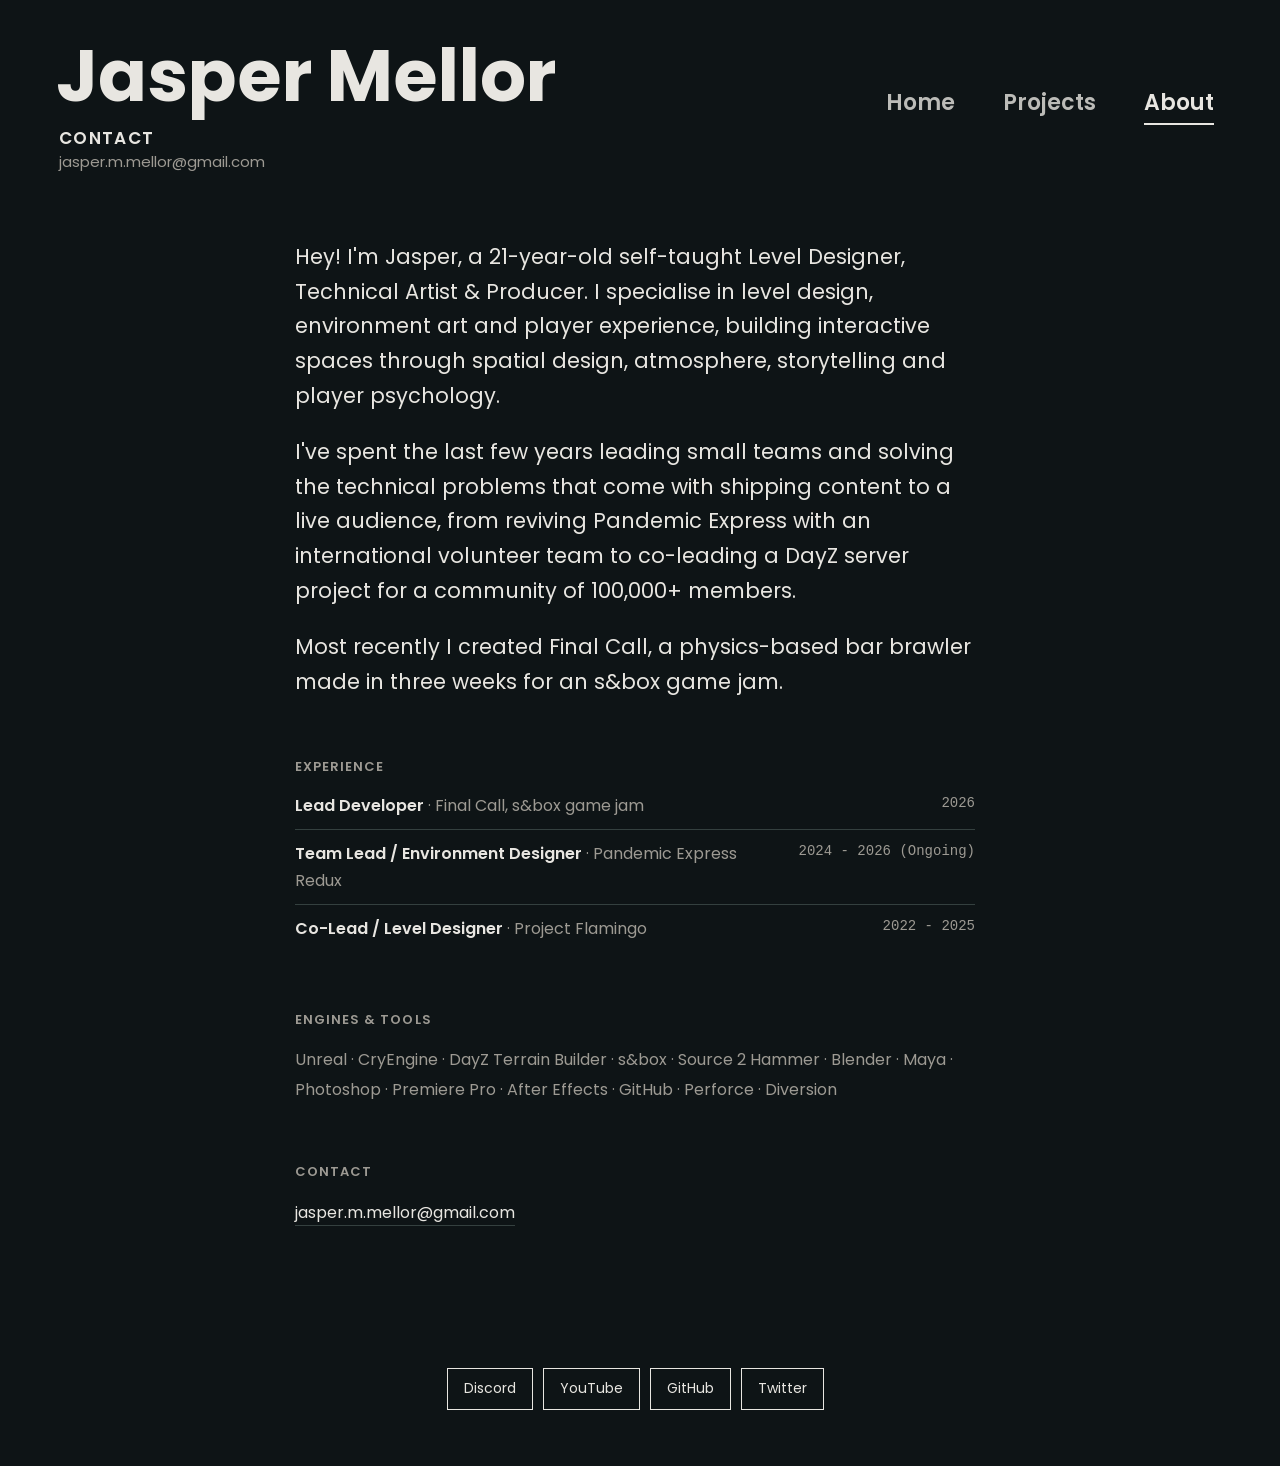
==== about.html @ 27ac720f "Final Call gallery" ====
<!DOCTYPE html>
<html lang="en">
<head>
<meta charset="utf-8">
<meta name="viewport" content="width=device-width, initial-scale=1">
<title>About - Jasper Mellor</title>
<link rel="preconnect" href="https://fonts.googleapis.com">
<link rel="preconnect" href="https://fonts.gstatic.com" crossorigin>
<link href="https://fonts.googleapis.com/css2?family=Poppins:wght@400;600;700&display=block" rel="stylesheet">
<link rel="stylesheet" href="style.css?v=111">
</head>
<body data-page="about">

<header class="top">
  <div class="brand">
    <a class="home" href="index.html">Jasper Mellor</a>
    <span class="contact-label">Contact</span>
    <button class="email" data-email="jasper.m.mellor@gmail.com" title="Click to copy">jasper.m.mellor@gmail.com</button>
  </div>
  <nav>
    <a href="index.html" data-page="home">Home</a>
    <a href="projects.html" data-page="projects">Projects</a>
    <a href="about.html" data-page="about">About</a>
  </nav>
</header>

<main class="about-page">

  <section class="bio">
    <p>
      Hey! I'm Jasper, a 21-year-old self-taught Level Designer, Technical Artist
      &amp; Producer. I specialise in level design, environment art and player
      experience, building interactive spaces through spatial design,
      atmosphere, storytelling and player psychology.
    </p>
    <p>
      I've spent the last few years leading small teams and solving the
      technical problems that come with shipping content to a live audience, from reviving
      Pandemic Express with an international volunteer team to co-leading a
      DayZ server project for a community of 100,000+ members.
    </p>
    <p>
      Most recently I created Final Call, a physics-based bar brawler made in three
      weeks for an s&amp;box game jam.
    </p>
  </section>

  <section>
    <h2>Experience</h2>
    <ul class="history">
      <li><span><strong>Lead Developer</strong> &middot; Final Call, s&amp;box game jam</span><span class="when">2026</span></li>
      <li><span><strong>Team Lead / Environment Designer</strong> &middot; Pandemic Express Redux</span><span class="when">2024 - 2026 (Ongoing)</span></li>
      <li><span><strong>Co-Lead / Level Designer</strong> &middot; Project Flamingo</span><span class="when">2022 - 2025</span></li>
    </ul>
  </section>

  <section>
    <h2>Engines &amp; tools</h2>
    <p class="plain-list">Unreal &middot; CryEngine &middot; DayZ Terrain Builder &middot; s&amp;box &middot; Source 2 Hammer &middot; Blender &middot; Maya &middot; Photoshop &middot; Premiere Pro &middot; After Effects &middot; GitHub &middot; Perforce &middot; Diversion</p>
  </section>

  <section>
    <h2>Contact</h2>
    <p class="plain-list"><button class="email email-inline" data-email="jasper.m.mellor@gmail.com" title="Click to copy">jasper.m.mellor@gmail.com</button></p>
  </section>

</main>

<footer class="site-footer">
  <a class="btn small" href="https://discord.com/users/338257231726510081" target="_blank" rel="noopener">Discord</a>
  <a class="btn small" href="https://www.youtube.com/@kornflakes8983" target="_blank" rel="noopener">YouTube</a>
  <a class="btn small" href="https://github.com/Kornflakes1" target="_blank" rel="noopener">GitHub</a>
  <a class="btn small" href="https://x.com/kronovix1" target="_blank" rel="noopener">Twitter</a>
</footer>

<script src="projects.js?v=111"></script>
<script src="site.js?v=111"></script>
</body>
</html>
---- style.css ----
:root {
  --ink: #e8e6e1;
  --dim: #9d9a93;
  --line: #34403f;
  --bg: #0e1416;
  --panel: #142024;
  --teal: #1d3a40;
  --sans: "Poppins", -apple-system, "Segoe UI", Roboto, Helvetica, Arial, sans-serif;
  --mono: ui-monospace, "Cascadia Mono", Consolas, monospace;
}

* { box-sizing: border-box; }

/* Always leave room for the scrollbar, so the header doesn't shift between pages. */
html { scrollbar-gutter: stable; }

/* Smooth cross-fade between pages instead of a hard redraw (where the browser supports it). */
@view-transition { navigation: auto; }

header.top { view-transition-name: top-bar; }

body {
  margin: 0;
  color: var(--ink);
  background-color: var(--bg);
  font: 16px/1.7 var(--sans);
  -webkit-font-smoothing: antialiased;
}

h1, h2, h3 { margin: 0; font-weight: 700; letter-spacing: -0.01em; }

p { margin: 18px 0 0; text-wrap: pretty; }

/* ---- Top bar ---- */

header.top {
  position: absolute;
  top: 0;
  left: 0;
  right: 0;
  z-index: 10;
  display: flex;
  align-items: center;
  justify-content: space-between;
  padding: 36px 56px;
}

.home {
  color: var(--ink);
  font-size: 72px;
  font-weight: 700;
  text-decoration: none;
}

.brand { display: flex; flex-direction: column; line-height: 1.1; }

.contact-label {
  margin-top: 14px;
  padding-left: 3px;
  color: var(--ink);
  font-size: 17px;
  font-weight: 600;
  letter-spacing: 0.08em;
  text-transform: uppercase;
}

.email {
  margin-top: 2px;
  padding: 0 0 0 3px;
  border: 0;
  background: none;
  color: var(--dim);
  font: 15px var(--sans);
  text-align: left;
  cursor: pointer;
  transition: color 0.2s ease;
}

.email.copied { color: var(--ink); }

.email-inline { padding: 0; color: var(--ink); font-size: 16px; border-bottom: 1px solid var(--line); }

.email:hover { color: var(--ink); }

nav { display: flex; gap: 48px; font-size: 22px; font-weight: 600; }

nav a {
  padding-bottom: 2px;
  border-bottom: 2px solid transparent;
  color: var(--ink);
  text-decoration: none;
  opacity: 0.8;
  transition: opacity 0.2s ease, border-color 0.2s ease;
}

nav a:hover { opacity: 1; }

nav a.on { opacity: 1; border-bottom-color: var(--ink); }

/* ---- Banner ---- */

.banner {
  position: relative;
  height: 46vh;
  min-height: 320px;
  overflow: hidden;
  background: var(--teal) center / cover no-repeat;
}

/* Teal wash over the banner art, fading into the page at the bottom. */
.banner::after {
  content: "";
  position: absolute;
  inset: 0;
  background:
    linear-gradient(to bottom, rgba(14, 20, 22, 0) 55%, var(--bg) 100%),
    rgba(20, 52, 58, 0.72);
}

.banner-inner {
  position: relative;
  z-index: 1;
  display: flex;
  align-items: center;
  justify-content: center;
  height: 100%;
  max-width: 1200px;
  margin: 0 auto;
  padding: 100px 40px 0;
  text-align: center;
}

/* Your name (72px) is always the biggest text on the page, so these stay under it. */
.banner h1 { font-size: 64px; line-height: 1.1; }

/* The line under "Hey There!" stays on one line, shrinking with the window. */
.banner .sub {
  margin: 10px 0 0;
  font-size: min(1.9vw, 32px);
  font-weight: 700;
  white-space: nowrap;
}

/* ---- Home: one picture behind the whole first screen ---- */

.stage {
  position: relative;
  min-height: 100vh;
  padding-bottom: 80px;
  background: #000;
}

.stage main { padding-top: 0; padding-bottom: 0; }

.stage-video {
  position: absolute;
  inset: 0;
  width: 100%;
  height: 100%;
  object-fit: cover;
}

.stage::before { z-index: 1; }

/* Video fades into the page at the bottom; always on, even before the rest fades in. */
.stage::after {
  content: "";
  position: absolute;
  left: 0;
  right: 0;
  bottom: 0;
  height: 35%;
  z-index: 1;
  background: linear-gradient(to bottom, rgba(14, 20, 22, 0), var(--bg));
  pointer-events: none;
}

.stage > .banner,
.stage > main { position: relative; z-index: 2; }

/* Home opening: the video shows first, then the darkening and everything else fade in
   one after another, starting straight away and finishing about 2.7 seconds in. */
body[data-page="home"] header.top,
.stage::before,
.stage .banner h1,
.stage main > .grid,
.stage main > .intro,
.sound-toggle {
  transition: opacity 1.8s ease;
}

.stage::before { transition-duration: 2.6s; }
.stage .banner h1 { transition-delay: 0.2s; }
.stage main > .grid { transition-delay: 0.4s; }
.stage main > .intro { transition-delay: 0.6s; }
.sound-toggle { transition-delay: 0.8s; }

body.waiting header.top,
body.waiting .stage::before,
body.waiting .stage .banner h1,
body.waiting .stage main > .grid,
body.waiting .stage main > .intro,
body.waiting .sound-toggle {
  opacity: 0;
  pointer-events: none;
}

@media (prefers-reduced-motion: reduce) {
  body[data-page="home"] header.top, .stage::before, .stage .banner h1,
  .stage main > .grid, .stage main > .intro, .sound-toggle { transition: none; }
}

/* Speaker icon, bottom right of the video; a red slash shows while muted. */
.sound-toggle {
  position: absolute;
  right: 40px;
  bottom: 32px;
  z-index: 3;
  width: 40px;
  height: 40px;
  padding: 6px;
  border: 0;
  background: none;
  color: var(--dim);
  cursor: pointer;
}

.sound-toggle svg { display: block; width: 100%; height: 100%; }

.sound-toggle:hover { color: var(--ink); }

.sound-toggle[aria-pressed="true"] { color: var(--ink); }

.sound-toggle[aria-pressed="true"] .slash { display: none; }

/* Darkens the picture and fades it to black at the edges and bottom. */
.stage::before {
  content: "";
  position: absolute;
  inset: 0;
  background:
    radial-gradient(ellipse at 50% 35%, rgba(8, 12, 14, 0.35) 0%, rgba(8, 12, 14, 0.75) 60%, rgba(8, 12, 14, 0.97) 100%);
}

.stage .banner { height: auto; min-height: 0; background: none; }

.stage .banner::after { content: none; }

.stage .banner-inner { padding: 200px 40px 56px; }

/* ---- Page body ---- */

main {
  position: relative;
  max-width: 1200px;
  margin: 0 auto;
  padding: 64px 40px 100px;
}

.intro { max-width: 800px; margin: 40px auto 0; text-align: center; }

.section-title { margin: 0 0 28px; font-size: 36px; text-align: center; }

.intro .lead { margin: 0; font-size: 28px; font-weight: 700; line-height: 1.3; }

.intro p:not(.lead) { margin-top: 14px; color: var(--dim); font-size: 18px; }

.intro > p:first-child { margin-top: 0; }

/* ---- Project grid ---- */

/* Tall, narrow cards packed into one row, each tilted slightly. */
/* One row of project cards; their dipping outline is set in site.js. */
.grid {
  display: flex;
  justify-content: center;
  align-items: center;
  gap: 22px;
  perspective: 1400px;
}

/* The card is the off-white frame; the art sits inside it. Both are cut to the same
   slightly uneven four-sided shape, set per card in site.js. */
.tile {
  position: relative;
  display: flex;
  flex: 0 1 290px;
  aspect-ratio: 1 / 2;
  padding: 4px;
  border: 0;
  background: #d9d4c7;
  color: var(--ink);
  font: inherit;
  text-align: left;
  cursor: pointer;
  clip-path: var(--shape, none);
  transition: transform 0.25s ease, background-color 0.25s ease;
}

.tile .art {
  position: relative;
  display: flex;
  align-items: flex-end;
  flex: 1;
  padding: 16px 14px 6px;
  background: var(--panel) center / cover no-repeat;
  clip-path: var(--shape, none);
}

/* Darkens the art so the title reads. */
.tile .art::before {
  content: "";
  position: absolute;
  inset: 0;
  background: linear-gradient(to top, rgba(8, 12, 14, 0.85) 0%, rgba(8, 12, 14, 0.25) 60%, rgba(8, 12, 14, 0.15) 100%);
}

.tile:hover { transform: translateY(-6px); }

/* Name only shows on hover (or when the card is open). */
.tile .art::before, .tile h3 { opacity: 0; transition: opacity 0.25s ease; }
.tile:hover .art::before, .tile:hover h3,
.tile.on .art::before, .tile.on h3,
.tile:focus-visible .art::before, .tile:focus-visible h3 { opacity: 1; }

/* No art yet: keep the name visible so the card isn't blank. */
.tile.no-art .art::before, .tile.no-art h3 { opacity: 1; }

.tile.on { background: #ffffff; }

.tile h3 { position: relative; font-size: 23px; line-height: 1.1; }

/* ---- Hover trailer: fades in over the card art while hovered ---- */

.tile .art,
.tile.square { isolation: isolate; overflow: hidden; }

.hover-video {
  position: absolute;
  inset: 0;
  z-index: -1;
  width: 100%;
  height: 100%;
  object-fit: cover;
  opacity: 0;
  transition: opacity 0.4s ease;
}

.tile:hover .hover-video { opacity: 1; }

.tile .art h3,
.tile.square .square-text { z-index: 1; }

/* Blurred copy of a zoomed-out card picture, filling the space around it. */
.art-backdrop {
  position: absolute;
  inset: -30px;
  z-index: -2;
  background: center / cover no-repeat;
  filter: blur(24px) brightness(0.75) saturate(1.1);
  transform: scale(1.2);
}

.art-zoomed {
  position: absolute;
  inset: 0;
  z-index: -1;
  background: center / auto 70% no-repeat;
  /* Soft top and bottom edges so it blends into the blurred copy behind. */
  -webkit-mask-image: linear-gradient(to bottom, transparent 15%, #000 32%, #000 68%, transparent 85%);
  mask-image: linear-gradient(to bottom, transparent 15%, #000 32%, #000 68%, transparent 85%);
}

/* ---- Unannounced projects: frosted, grainy, stamped ---- */

.classified .art,
.tile.square.classified { overflow: hidden; isolation: isolate; }

.classified-art {
  position: absolute;
  inset: -40px;
  z-index: -2;
  background: center / cover no-repeat;
  filter: blur(22px) saturate(1.6) brightness(1.1);
}

.classified-grain {
  position: absolute;
  inset: 0;
  z-index: -1;
  opacity: 0.22;
  mix-blend-mode: overlay;
  background-image: url("data:image/svg+xml,%3Csvg xmlns='http://www.w3.org/2000/svg' width='160' height='160'%3E%3Cfilter id='n'%3E%3CfeTurbulence type='fractalNoise' baseFrequency='0.9' numOctaves='2' stitchTiles='stitch'/%3E%3C/filter%3E%3Crect width='100%25' height='100%25' filter='url(%23n)'/%3E%3C/svg%3E");
}

/* "Unannounced" label, centred at the bottom of the picture. */
.classified-stamp {
  position: absolute;
  left: 50%;
  bottom: 24px;
  color: var(--ink);
  font: 700 22px/1 var(--sans);
  letter-spacing: 0.14em;
  text-transform: uppercase;
  white-space: nowrap;
  transform: translateX(-50%);
  pointer-events: none;
}

/* Home cards: sits just above the sloped bottom edge, angled to match it. */
.tile:not(.square) .classified-stamp {
  bottom: calc(var(--mid-lift, 0px) + 20px);
  transform-origin: center bottom;
  transform: translateX(-50%) rotate(var(--text-angle, 0rad));
}

.classified .art::before,
.tile.square.classified::before { z-index: 0; }

.classified h3,
.tile.square.classified .square-text { z-index: 1; }

/* ---- Projects page: big squares, two per row ---- */

.squares {
  display: grid;
  grid-template-columns: 1fr 1fr;
  gap: 20px;
}

.tile.square {
  display: flex;
  align-items: flex-end;
  aspect-ratio: 1 / 1;
  padding: 36px;
  border: 1px solid var(--line);
  background: var(--panel) center / cover no-repeat;
  clip-path: none;
  transition: border-color 0.25s ease;
}

/* Darkens the bottom of the art so the name reads. */
.tile.square::before {
  content: "";
  position: absolute;
  inset: 0;
  background: linear-gradient(to top, rgba(8, 12, 14, 0.9) 0%, rgba(8, 12, 14, 0.2) 50%, rgba(8, 12, 14, 0) 100%);
}

.tile.square:hover { transform: none; border-color: var(--ink); }

.tile.square.on { background-color: var(--panel); border-color: var(--ink); }

.square-text { position: relative; display: block; }

.tile.square h3 { font-size: 42px; transform: none; opacity: 1; }

.square-tagline {
  display: block;
  margin-top: 8px;
  color: var(--dim);
  font-family: var(--mono);
  font-size: 17px;
}

/* Projects page: no banner, wider so the squares fill the screen. */
.projects-page {
  max-width: 1600px;
  padding-top: 220px;
}

/* ---- About page: short and personal, no banner ---- */

.about-page {
  max-width: 760px;
  padding-top: 240px;
}

.bio p { margin: 0 0 22px; font-size: 21px; line-height: 1.65; }

.about-page section + section { margin-top: 56px; }

.about-page h2 {
  margin-bottom: 14px;
  font-size: 13px;
  font-weight: 600;
  letter-spacing: 0.08em;
  text-transform: uppercase;
  color: var(--dim);
}

.history { list-style: none; margin: 0; padding: 0; }

.history li {
  display: flex;
  justify-content: space-between;
  gap: 20px;
  padding: 10px 0;
  border-top: 1px solid var(--line);
  color: var(--dim);
}

.history li:first-child { border-top: 0; padding-top: 0; }

.history strong { color: var(--ink); font-weight: 600; }

.history .when { font-family: var(--mono); font-size: 14px; white-space: nowrap; }

.plain-list { margin: 0; color: var(--dim); line-height: 1.9; }

.plain-list a {
  color: var(--ink);
  text-decoration: none;
  border-bottom: 1px solid var(--line);
  transition: border-color 0.2s ease;
}

.plain-list a:hover { border-bottom-color: var(--ink); }

/* ---- Projects page groups ---- */

.group { margin-top: 64px; }

.group:first-child { margin-top: 0; }

.group-title {
  margin-bottom: 24px;
  font-size: 20px;
  font-weight: 600;
  letter-spacing: 0.08em;
  text-transform: uppercase;
  color: var(--dim);
}

/* ---- Expanded project ---- */

.detail {
  margin-top: 40px;
  padding: 44px 48px 48px;
  background: var(--panel);
}

.detail[hidden] { display: none; }

.detail h2 { font-size: 36px; line-height: 1.15; }

.tagline {
  margin: 8px 0 0;
  color: var(--dim);
  font-family: var(--mono);
  font-size: 14px;
}

/* Steam logo link at the end of a tagline. */
.tagline a.steam {
  display: inline-flex;
  align-items: center;
  gap: 6px;
  color: var(--ink);
  text-decoration: none;
  border-bottom: 1px solid var(--line);
  transition: border-color 0.2s ease;
}

.tagline a.steam:hover { border-bottom-color: var(--ink); }

.tagline a.steam svg { width: 14px; height: 14px; flex: none; }

.detail .body { max-width: 760px; }

.role { margin: 0 0 14px; font-size: 16px; font-weight: 600; }

.detail-label {
  margin: 40px 0 16px;
  font-size: 13px;
  font-weight: 600;
  letter-spacing: 0.08em;
  text-transform: uppercase;
  color: var(--dim);
}

.results {
  display: grid;
  grid-template-columns: repeat(4, 1fr);
  gap: 24px;
}

.result strong { display: block; font-size: 34px; line-height: 1.1; }

.result span { display: block; margin-top: 6px; color: var(--dim); font-size: 14px; line-height: 1.4; }

.highlights { margin: 0; padding-left: 20px; }

.highlights li { margin-top: 8px; padding-left: 4px; }

.highlights li::marker { color: var(--dim); }

/* ---- About page ---- */

.about { max-width: 860px; }

.about section { margin-top: 56px; }

.about section:first-child { margin-top: 0; }

.about h2 {
  margin-bottom: 18px;
  font-size: 15px;
  font-weight: 600;
  letter-spacing: 0.08em;
  text-transform: uppercase;
  color: var(--dim);
}

.about .summary { margin: 0; font-size: 20px; line-height: 1.6; }

.engine-cards {
  display: grid;
  grid-template-columns: repeat(3, 1fr);
  gap: 12px;
}

.engine-card {
  padding: 20px 20px 22px;
  border: 1px solid var(--line);
}

.engine-card h3 { font-size: 17px; }

.engine-card p { margin: 8px 0 0; color: var(--dim); font-size: 14px; line-height: 1.6; }

.engine-card .for {
  margin-top: 12px;
  color: var(--ink);
  font-family: var(--mono);
  font-size: 12px;
  letter-spacing: 0.04em;
  text-transform: uppercase;
}

.skills { display: grid; gap: 28px; }

.skills h3 { font-size: 16px; }

.tags {
  display: flex;
  flex-wrap: wrap;
  gap: 8px;
  margin: 12px 0 0;
  padding: 0;
  list-style: none;
}

.tags li {
  padding: 5px 12px;
  border: 1px solid var(--line);
  color: var(--dim);
  font-size: 14px;
}

.roles { list-style: none; margin: 0; padding: 0; }

.roles li {
  display: flex;
  justify-content: space-between;
  gap: 20px;
  padding: 14px 0;
  border-top: 1px solid var(--line);
}

.roles li:first-child { border-top: 0; padding-top: 0; }

.learning { margin: 0; color: var(--dim); }

.learning strong { color: var(--ink); font-weight: 600; }

.roles .impact { display: block; margin-top: 4px; color: var(--dim); font-size: 15px; line-height: 1.6; }

.learning-grid {
  display: grid;
  grid-template-columns: 140px 1fr;
  margin: 16px 0 0;
}

.learning-grid dt,
.learning-grid dd { margin: 0; padding: 12px 0; border-top: 1px solid var(--line); }

.learning-grid dt { font-weight: 600; }

.learning-grid dd { color: var(--dim); }

.learning-list { margin: 12px 0 0; padding-left: 18px; color: var(--dim); }

.learning-list li { margin-top: 6px; }

.roles .when { color: var(--dim); font-family: var(--mono); font-size: 14px; white-space: nowrap; }

.roles span:first-child { color: var(--dim); }

.roles strong { color: var(--ink); font-weight: 600; }

.about a {
  color: var(--ink);
  text-decoration: none;
  border-bottom: 1px solid var(--line);
  transition: border-color 0.2s ease;
}

.about a:hover { border-bottom-color: var(--ink); }

.links {
  display: flex;
  flex-wrap: wrap;
  gap: 28px;
  margin-top: 18px;
  font-weight: 600;
}

.links a,
.server-line a {
  color: var(--ink);
  text-decoration: none;
  border-bottom: 1px solid var(--line);
  transition: border-color 0.2s ease;
}

.links a:hover,
.server-line a:hover { border-bottom-color: var(--ink); }

.servers { margin-top: 40px; }

.server-line {
  margin: 4px 0 0;
  color: var(--dim);
  font-family: var(--mono);
  font-size: 14px;
}

.server-line .dot {
  display: inline-block;
  width: 7px;
  height: 7px;
  margin-right: 10px;
  background: var(--dim);
  vertical-align: 1px;
}

.server-line .dot.live { background: #7fc48a; }

.gallery {
  display: grid;
  grid-template-columns: 1fr 1fr;
  gap: 16px;
  margin-top: 36px;
}

.gallery:empty { display: none; }

.gallery img {
  display: block;
  width: 100%;
  aspect-ratio: 16 / 9;
  object-fit: cover;
  cursor: zoom-in;
  transition: opacity 0.2s ease;
}

.gallery img:hover { opacity: 0.85; }

/* Full-size picture when one is clicked. */
.viewer {
  position: fixed;
  inset: 0;
  z-index: 10;
  display: flex;
  align-items: center;
  justify-content: center;
  padding: 4vh 4vw;
  background: rgba(6, 10, 12, 0.92);
  cursor: zoom-out;
}

.viewer[hidden] { display: none; }

.viewer img { max-width: 100%; max-height: 100%; }

@media (prefers-reduced-motion: reduce) {
  .tile { transition: none; }
  .tile:hover { transform: none; }
}

@media (max-width: 960px) {
  .grid { flex-wrap: wrap; }
  .tile { flex-basis: 40%; }
  .engine-cards { grid-template-columns: 1fr 1fr; }
  .home { font-size: 52px; }
  .banner h1 { font-size: 44px; }
  .banner .sub { font-size: 20px; white-space: normal; }
}

@media (max-width: 600px) {
  .home { font-size: 30px; }
  .banner h1 { font-size: 26px; }
  .banner .sub { font-size: 17px; }
}

@media (max-width: 600px) {
  header.top { padding: 20px 16px; flex-wrap: wrap; gap: 10px 20px; }
  nav { gap: 20px; font-size: 17px; }
  main { padding: 48px 16px 80px; }
  .banner-inner { padding: 90px 16px 0; }
  .stage .banner-inner { padding: 150px 16px 40px; }
  .intro .lead { font-size: 23px; }
  .grid { gap: 14px; }
  .tile { padding: 16px; }
  .tile h3 { font-size: 18px; }
  .detail { padding: 28px 20px 32px; }
  .detail h2 { font-size: 26px; }
  .gallery { grid-template-columns: 1fr; }
  .squares { grid-template-columns: 1fr; }
  .results { grid-template-columns: 1fr 1fr; }
  .engine-cards { grid-template-columns: 1fr; }
  .roles li { flex-direction: column; gap: 2px; }
  .learning-grid { grid-template-columns: 1fr; }
  .about-page { padding-top: 180px; }
  .bio p { font-size: 18px; }
  .history li { flex-direction: column; gap: 2px; }
  .learning-grid dd { border-top: 0; padding-top: 0; }
}

/* ---- Hover: cards and pictures grow a little and show an expand icon ---- */

.tile { transition: opacity 0.25s ease, transform 0.25s ease, background-color 0.25s ease, border-color 0.25s ease; }

.gallery img { transition: opacity 0.25s ease, transform 0.25s ease; }

.tile:hover { transform: translateY(-6px) scale(1.03); }
.tile:not(.square):hover { transform: translateY(-3px); }
.tile.square:hover { transform: scale(1.02); }
.gallery img:hover { transform: scale(1.02); }

/* Expand icon, bottom right. */
.tile::after,
.gallery-item::after {
  content: "";
  position: absolute;
  right: 16px;
  bottom: 16px;
  z-index: 2;
  width: 26px;
  height: 26px;
  background: center / contain no-repeat url("data:image/svg+xml,%3Csvg xmlns='http://www.w3.org/2000/svg' viewBox='0 0 24 24' fill='none' stroke='%23e8e6e1' stroke-width='2.4'%3E%3Cpath d='M14 4h6v6M20 4l-7 7M10 20H4v-6M4 20l7-7'/%3E%3C/svg%3E");
  opacity: 0;
  transition: opacity 0.25s ease;
  pointer-events: none;
}

/* No expand icon on the Home cards; the name sits there instead. */
.tile:not(.square)::after { content: none; }

.tile:hover::after,
.gallery-item:hover::after { opacity: 1; }

.gallery-item { position: relative; display: block; }

@media (prefers-reduced-motion: reduce) {
  .tile:hover, .tile.square:hover, .gallery img:hover { transform: none; }
}

/* Locked projects: greyed out and can't be opened. */
/* Greyed out. The filter goes on the picture, not the card: a filter on the card itself
   can make the browser drop the card's sloped outline and show a square frame. */
.tile.locked { background: #9a978f; cursor: default; }

.tile.locked .art { filter: grayscale(0.75) contrast(1.15) brightness(0.72); }

/* The square has no inner wrapper, so its blurred picture keeps the blur and adds the grey. */
.tile.square.locked > .classified-art {
  filter: blur(22px) saturate(1.6) brightness(1.1) grayscale(0.75) contrast(1.15) brightness(0.72);
}

/* Locked cards don't lift or grow on hover. */
.tile.locked:hover { transform: none; }

/* ---- Full-screen project view ---- */

html.pv-lock { overflow: hidden; }

.project-view { position: fixed; inset: 0; z-index: 20; }

.project-view[hidden] { display: none; }

.viewer { z-index: 30; }

.pv-backdrop {
  position: absolute;
  inset: 0;
  background: rgba(6, 10, 12, 0.88);
  opacity: 0;
  transition: opacity 0.45s ease;
}

.project-view.open .pv-backdrop { opacity: 1; }

/* The card, grown to fill the screen. */
.pv-frame {
  position: fixed;
  top: 3vh;
  left: 3vw;
  width: 94vw;
  height: 94vh;
  overflow: hidden;
  border: 4px solid #d9d4c7;
  background: var(--bg);
  transition: top 0.5s cubic-bezier(0.2, 0.8, 0.2, 1), left 0.5s cubic-bezier(0.2, 0.8, 0.2, 1),
    width 0.5s cubic-bezier(0.2, 0.8, 0.2, 1), height 0.5s cubic-bezier(0.2, 0.8, 0.2, 1);
}

.pv-frame.no-anim { transition: none; }

.pv-scroll {
  position: absolute;
  inset: 0;
  overflow-y: auto;
  transition: opacity 0.2s ease;
}

.pv-scroll.swapping { opacity: 0; }

.pv-close {
  position: absolute;
  top: 16px;
  right: 20px;
  z-index: 3;
  width: 52px;
  height: 52px;
  border: 0;
  background: rgba(8, 12, 14, 0.6);
  color: var(--ink);
  font-size: 40px;
  line-height: 1;
  cursor: pointer;
  opacity: 0;
  transition: opacity 0.3s ease, background-color 0.2s ease;
}

.pv-close:hover { background: rgba(8, 12, 14, 0.9); }

.pv-esc {
  position: absolute;
  top: 34px;
  right: 86px;
  z-index: 3;
  color: var(--dim);
  font: 12px var(--mono);
  letter-spacing: 0.08em;
  text-transform: uppercase;
  opacity: 0;
  transition: opacity 0.3s ease;
  pointer-events: none;
}

.project-view.open .pv-close,
.project-view.open .pv-esc { opacity: 1; transition-delay: 0.35s; }

.pv-hero {
  position: relative;
  height: 62vh;
  background: var(--panel) center / cover no-repeat;
  transition: height 0.35s ease;
}

/* While the frame grows or shrinks: picture fills it, no scrollbar. */
.project-view.pv-anim .pv-scroll { overflow: hidden; }

.project-view.pv-anim .pv-hero { height: 100%; transition-duration: 0.15s; }

.pv-hero.filled { background-size: contain; }

.pv-hero video { display: block; width: 100%; height: 100%; object-fit: cover; }

/* Hero fades into the page below so the title can sit over it. */
.pv-hero::after {
  content: "";
  position: absolute;
  inset: 0;
  background: linear-gradient(to bottom, rgba(14, 20, 22, 0) 55%, var(--bg) 100%);
  pointer-events: none;
}

.pv-head { position: relative; z-index: 1; margin-top: -130px; padding: 0 56px; }

.pv-head h2 { font-size: 56px; line-height: 1.05; }

.pv-body {
  display: grid;
  grid-template-columns: minmax(0, 3fr) minmax(0, 2fr);
  gap: 64px;
  padding: 36px 56px 0;
}

.pv-body.single { grid-template-columns: minmax(0, 1fr); max-width: 900px; }

.pv-main > p:first-child { margin-top: 0; }

.pv-side .detail-label:first-child { margin-top: 0; }

.pv-main .results { grid-template-columns: repeat(2, 1fr); }

.pv-gallery { padding: 48px 56px 0; margin-top: 0; }

.pv-nav {
  display: flex;
  justify-content: space-between;
  gap: 20px;
  margin-top: 56px;
  padding: 28px 56px 40px;
  border-top: 1px solid var(--line);
}

.pv-step {
  padding: 0;
  border: 0;
  background: none;
  color: var(--dim);
  font: 600 16px var(--sans);
  cursor: pointer;
  transition: color 0.2s ease;
}

.pv-step:hover { color: var(--ink); }

/* Content arrives after the frame has grown, one block after another. */
.pv-in { opacity: 0; transform: translateY(16px); transition: opacity 0.4s ease, transform 0.4s ease; }

.project-view.open .pv-in { opacity: 1; transform: none; }

.project-view.open .pv-head { transition-delay: 0.4s; }
.project-view.open .pv-body { transition-delay: 0.5s; }
.project-view.open .pv-gallery { transition-delay: 0.6s; }
.project-view.open .pv-nav { transition-delay: 0.65s; }

/* On close the text goes first and quickly. */
.project-view:not(.open) .pv-in { transition-duration: 0.15s; transition-delay: 0s; }

/* The card it grew from hides while it's open. */
.tile.pv-source { visibility: hidden; }

@media (max-width: 900px) {
  .pv-frame { top: 0; left: 0; width: 100vw; height: 100vh; border-width: 0; }
  .pv-hero { height: 40vh; }
  .pv-head { margin-top: -80px; padding: 0 20px; }
  .pv-head h2 { font-size: 34px; }
  .pv-body { grid-template-columns: minmax(0, 1fr); gap: 0; padding: 24px 20px 0; }
  .pv-side { margin-top: 8px; }
  .pv-gallery { padding: 32px 20px 0; }
  .pv-nav { padding: 24px 20px 32px; }
  .pv-esc { display: none; }
  .pv-close { position: fixed; top: 10px; right: 10px; }
}

@media (prefers-reduced-motion: reduce) {
  .pv-frame, .pv-in { transition: none; transform: none; }
}

/* Thin square grey scrollbars, brighter on hover. */
html, .pv-scroll { scrollbar-width: thin; scrollbar-color: #3a4446 transparent; }
::-webkit-scrollbar { width: 8px; height: 8px; }
::-webkit-scrollbar-track { background: transparent; }
::-webkit-scrollbar-thumb { background: #3a4446; }
::-webkit-scrollbar-thumb:hover { background: #5b6668; }
::-webkit-scrollbar-button { display: none; }

/* Gallery pictures flicking past on a hovered card. */
.hover-cycle {
  position: absolute;
  inset: 0;
  z-index: 0;
  background: center / cover no-repeat;
  opacity: 0;
  transition: opacity 0.35s ease;
  pointer-events: none;
}

.hover-cycle.on { opacity: 1; }

/* "Click to Expand" under a hovered Home card. */
.grid { position: relative; }

.open-hint {
  position: absolute;
  transform: translateX(-50%) rotate(var(--angle, 0rad));
  transform-origin: center top;
  color: var(--dim);
  font: 13px var(--mono);
  letter-spacing: 0.08em;
  text-transform: uppercase;
  white-space: nowrap;
  opacity: 0;
  transition: opacity 0.2s ease;
  pointer-events: none;
}

.open-hint.on { opacity: 1; }

.tile.square .classified-stamp { z-index: 1; }

/* Locked cards draw less attention: the label is a dim grey too. */
.tile.locked .classified-stamp { color: #d6d3cc; opacity: 0.6; }

/* Live server box, matching the PE:Redux site. */
.server-box {
  padding: 18px 20px 20px;
  border: 1px solid var(--line);
  background: rgba(6, 10, 12, 0.55);
}

.server-head {
  display: flex;
  justify-content: space-between;
  gap: 12px;
  margin-bottom: 14px;
  color: var(--dim);
  font: 13px var(--mono);
  letter-spacing: 0.08em;
  text-transform: uppercase;
}

.server-total { color: var(--ink); font-weight: 700; }

.server-row {
  display: grid;
  grid-template-columns: 1fr auto auto;
  align-items: center;
  gap: 14px;
  padding: 11px 0;
  border-top: 1px solid var(--line);
  font-size: 15px;
}

.server-row:nth-child(2) { border-top: 0; padding-top: 0; }

.server-name { overflow: hidden; text-overflow: ellipsis; white-space: nowrap; }

.server-meta { display: block; color: var(--dim); font-size: 13px; }

.server-count { color: var(--dim); font: 14px var(--mono); }

.server-join {
  color: var(--ink);
  text-decoration: none;
  border-bottom: 1px solid var(--line);
  font-size: 14px;
  transition: border-color 0.2s ease;
}

.server-join:hover { border-bottom-color: var(--ink); }

.server-status { margin: 0; color: var(--dim); font-size: 14px; }

/* Small grey line under the name on a hovered Home card. */
.card-tagline {
  display: block;
  margin-top: 6px;
  color: var(--dim);
  font: 400 14px var(--mono);
  letter-spacing: 0;
}

/* Projects squares already show the title, so no "Unannounced" label there. */
.tile.square .classified-stamp { display: none; }

/* Locked Home card: no label. */
.tile.locked .classified-stamp { display: none; }
/* Name and tagline only on hover, like the other cards. */

/* Social buttons at the bottom of every page. */
.site-footer {
  position: relative;
  display: flex;
  flex-wrap: wrap;
  justify-content: center;
  gap: 10px;
  max-width: 1200px;
  margin: 0 auto;
  padding: 40px 40px 56px;
}

/* Outlined buttons; a fill swipes across from the left on hover. */
a.btn {
  position: relative;
  z-index: 0;
  overflow: hidden;
  display: inline-block;
  padding: 11px 20px;
  border: 1px solid var(--ink);
  color: var(--ink);
  text-decoration: none;
  font-size: 15px;
  transition: color 0.3s ease;
}

a.btn::before {
  content: "";
  position: absolute;
  inset: 0;
  z-index: -1;
  background: var(--ink);
  transform: translateX(-101%);
  transition: transform 0.3s cubic-bezier(0.4, 0, 0.2, 1);
}

a.btn:hover::before,
a.btn:focus-visible::before { transform: translateX(0); }

a.btn:hover,
a.btn:focus-visible { color: var(--bg); }

a.btn.small { padding: 8px 16px; font-size: 14px; }

@media (max-width: 600px) { .site-footer { padding: 32px 16px 40px; } }

/* ---- Home card text: same height on every card, fades and rises gently on hover ---- */

.tile:not(.square) .art { padding: 16px 18px 34px; }

.tile:not(.square) h3 {
  font: 700 22px/1.15 var(--sans);
  letter-spacing: -0.01em;
  opacity: 0;
  transform: translateY(8px);
  transition: opacity 0.2s ease, transform 0.2s ease;
}

.tile:not(.square) .card-tagline {
  font-size: 13px;
  letter-spacing: 0.02em;
  opacity: 0;
  transform: translateY(6px);
  transition: opacity 0.2s ease, transform 0.2s ease;
}

.tile:not(.square) .art::before { transition: opacity 0.35s ease; }

.tile:not(.square):hover h3,
.tile:not(.square):hover .card-tagline,
.tile:not(.square).on h3,
.tile:not(.square).on .card-tagline,
.tile:not(.square):focus-visible h3,
.tile:not(.square):focus-visible .card-tagline {
  opacity: 1;
  transform: none;
}

.tile:not(.square):hover h3 {
  transition: opacity 0.35s cubic-bezier(0.2, 0.8, 0.2, 1), transform 0.35s cubic-bezier(0.2, 0.8, 0.2, 1);
}

.tile:not(.square):hover .card-tagline {
  transition: opacity 0.35s cubic-bezier(0.2, 0.8, 0.2, 1) 0.06s, transform 0.35s cubic-bezier(0.2, 0.8, 0.2, 1) 0.06s;
}

/* Cards with no picture keep their name showing. */
.tile.no-art h3, .tile.no-art .card-tagline { opacity: 1; transform: none; }

@media (prefers-reduced-motion: reduce) {
  .tile:not(.square) h3, .tile:not(.square) .card-tagline { transform: none; transition: opacity 0.2s ease; }
}

/* Home: social buttons centred under the description. */
.social {
  display: flex;
  flex-wrap: wrap;
  justify-content: center;
  gap: 10px;
  margin-top: 32px;
}

/* ---- Project view layout: narrower, more space, no lopsided columns ---- */

/* Everything below the hero sits in a centred column. */
.pv-content { max-width: 1100px; margin: 0 auto; }

.pv-head { margin-top: -110px; padding: 0 48px 8px; }

.pv-head .links { margin-top: 22px; }

.pv-body {
  display: block;
  max-width: none;
  padding: 48px 48px 0;
}

.pv-section + .pv-section { margin-top: 64px; }

.pv-section .detail-label:first-child { margin-top: 0; }

.pv-intro { max-width: 720px; }

.pv-intro p { margin: 0 0 18px; font-size: 17px; line-height: 1.75; }

.pv-intro p:last-child { margin-bottom: 0; }

/* Key results: one row of four. */
.pv-content .results { grid-template-columns: repeat(4, minmax(0, 1fr)); gap: 32px; }

/* Role and live servers side by side. */
.pv-pair {
  display: grid;
  grid-template-columns: minmax(0, 3fr) minmax(0, 2fr);
  gap: 56px;
  align-items: start;
}

.pv-pair.single { grid-template-columns: minmax(0, 1fr); max-width: 760px; }

.pv-pair .role { margin-bottom: 18px; }

/* Bullets: smaller, grey, more space between. */
.pv-content .highlights { margin: 0; }

.pv-content .highlights li {
  margin-top: 12px;
  color: #b9b6af;
  font-size: 15px;
  line-height: 1.6;
}

.pv-content .highlights li:first-child { margin-top: 0; }

.pv-content .servers { margin-top: 0; }

.pv-gallery { padding: 64px 48px 0; }

.pv-nav { margin-top: 72px; padding: 28px 48px 40px; }

@media (max-width: 900px) {
  .pv-head { margin-top: -80px; padding: 0 20px 4px; }
  .pv-body { padding: 32px 20px 0; }
  .pv-section + .pv-section { margin-top: 44px; }
  .pv-content .results { grid-template-columns: repeat(2, minmax(0, 1fr)); }
  .pv-pair { grid-template-columns: minmax(0, 1fr); gap: 40px; }
  .pv-gallery { padding: 40px 20px 0; }
  .pv-nav { padding: 24px 20px 32px; }
}

/* Credits: name on the left, role on the right. */
.credits {
  display: grid;
  grid-template-columns: auto minmax(0, 1fr);
  gap: 10px 32px;
  max-width: 720px;
  margin: 0;
}
.credits dt { font-size: 15px; line-height: 1.6; font-weight: 600; }
.credits dd { margin: 0; color: var(--dim); font-size: 15px; line-height: 1.6; text-align: right; }
.pv-section .credits + .detail-label { margin-top: 36px; }

/* Faint clip behind the lower part of the project view. */
.pv-bg {
  position: absolute;
  left: 0;
  right: 0;
  bottom: 0;
  pointer-events: none;
  -webkit-mask-image: linear-gradient(to bottom, transparent, #000 260px);
  mask-image: linear-gradient(to bottom, transparent, #000 260px);
}
.pv-bg video { display: block; width: 100%; height: 100%; object-fit: cover; opacity: 0.22; }
.pv-content { position: relative; z-index: 1; }

/* Small tag on a gallery picture. */
.gallery-tag {
  position: absolute;
  top: 12px;
  left: 12px;
  z-index: 2;
  padding: 4px 9px;
  background: rgba(6, 10, 12, 0.82);
  color: #e8e4da;
  font-size: 12px;
  font-weight: 600;
  letter-spacing: 0.08em;
  text-transform: uppercase;
  pointer-events: none;
}

/* Clips in a gallery match the pictures. */
.gallery video { display: block; width: 100%; aspect-ratio: 16 / 9; object-fit: cover; cursor: zoom-in; }
.viewer video { max-width: 100%; max-height: 100%; }
.viewer [hidden] { display: none; }
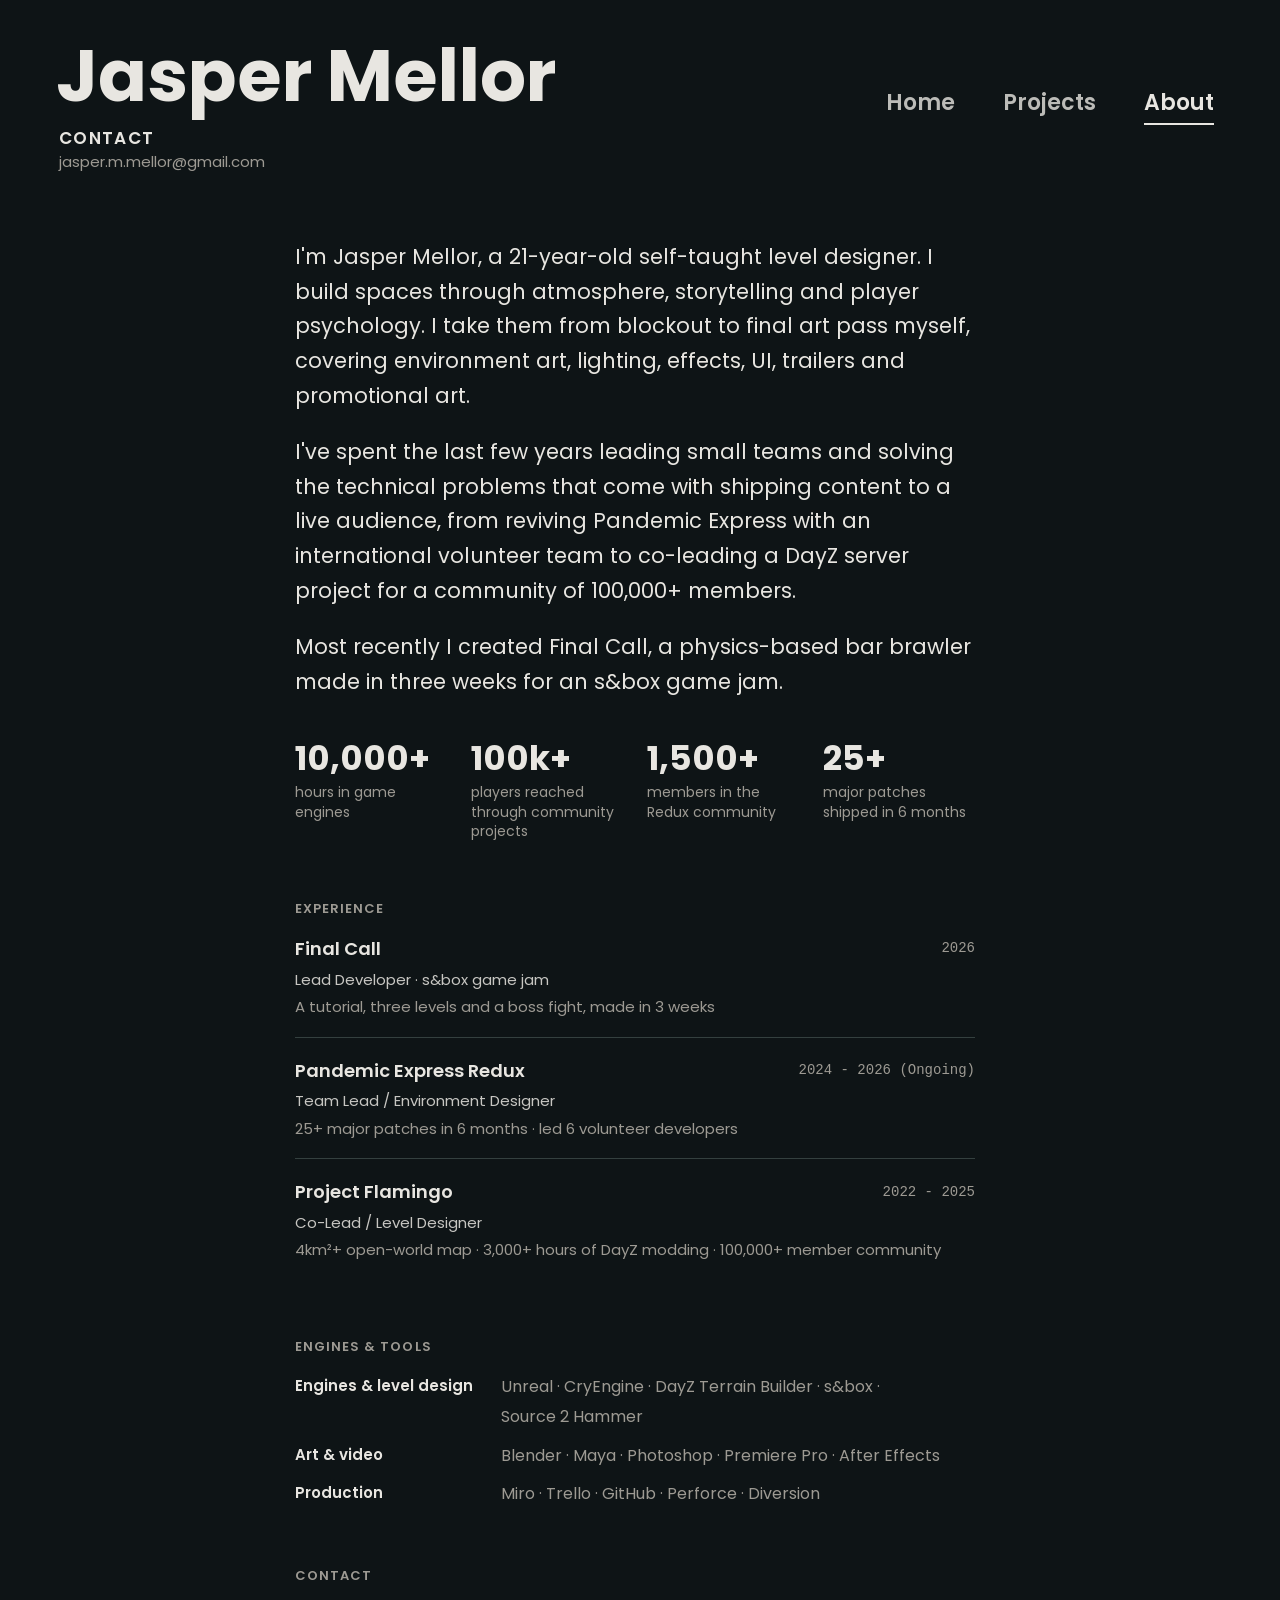
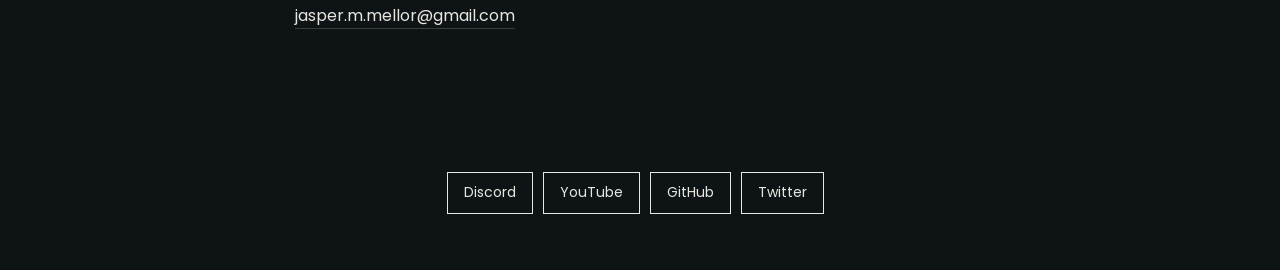
==== commit 3c852d7d: "About page rework, Flamingo images to JPG, copy fixes" ====
--- a/about.html
+++ b/about.html
@@ -7,7 +7,7 @@
 <link rel="preconnect" href="https://fonts.googleapis.com">
 <link rel="preconnect" href="https://fonts.gstatic.com" crossorigin>
 <link href="https://fonts.googleapis.com/css2?family=Poppins:wght@400;600;700&display=block" rel="stylesheet">
-<link rel="stylesheet" href="style.css?v=111">
+<link rel="stylesheet" href="style.css?v=129">
 </head>
 <body data-page="about">
 
@@ -28,10 +28,10 @@
 
   <section class="bio">
     <p>
-      Hey! I'm Jasper, a 21-year-old self-taught Level Designer, Technical Artist
-      &amp; Producer. I specialise in level design, environment art and player
-      experience, building interactive spaces through spatial design,
-      atmosphere, storytelling and player psychology.
+      I'm Jasper Mellor, a 21-year-old self-taught level designer. I build spaces
+      through atmosphere, storytelling and player psychology. I take them from
+      blockout to final art pass myself, covering environment art, lighting,
+      effects, UI, trailers and promotional art.
     </p>
     <p>
       I've spent the last few years leading small teams and solving the
@@ -45,18 +45,46 @@
     </p>
   </section>
 
+  <section class="about-stats">
+    <div class="results">
+      <div class="result"><strong>10,000+</strong><span>hours in game engines</span></div>
+      <div class="result"><strong>100k+</strong><span>players reached through community projects</span></div>
+      <div class="result"><strong>1,500+</strong><span>members in the Redux community</span></div>
+      <div class="result"><strong>25+</strong><span>major patches shipped in 6 months</span></div>
+    </div>
+  </section>
+
   <section>
     <h2>Experience</h2>
     <ul class="history">
-      <li><span><strong>Lead Developer</strong> &middot; Final Call, s&amp;box game jam</span><span class="when">2026</span></li>
-      <li><span><strong>Team Lead / Environment Designer</strong> &middot; Pandemic Express Redux</span><span class="when">2024 - 2026 (Ongoing)</span></li>
-      <li><span><strong>Co-Lead / Level Designer</strong> &middot; Project Flamingo</span><span class="when">2022 - 2025</span></li>
+      <li>
+        <a class="role-head" href="projects.html#one-more-round"><strong>Final Call</strong><span class="when">2026</span></a>
+        <p class="role-title">Lead Developer &middot; s&amp;box game jam</p>
+        <p class="role-result">A tutorial, three levels and a boss fight, made in 3 weeks</p>
+      </li>
+      <li>
+        <a class="role-head" href="projects.html#pe-redux"><strong>Pandemic Express Redux</strong><span class="when">2024 - 2026 (Ongoing)</span></a>
+        <p class="role-title">Team Lead / Environment Designer</p>
+        <p class="role-result">25+ major patches in 6 months &middot; led 6 volunteer developers</p>
+      </li>
+      <li>
+        <a class="role-head" href="projects.html#dayz"><strong>Project Flamingo</strong><span class="when">2022 - 2025</span></a>
+        <p class="role-title">Co-Lead / Level Designer</p>
+        <p class="role-result">4km&sup2;+ open-world map &middot; 3,000+ hours of DayZ modding &middot; 100,000+ member community</p>
+      </li>
     </ul>
   </section>
 
   <section>
     <h2>Engines &amp; tools</h2>
-    <p class="plain-list">Unreal &middot; CryEngine &middot; DayZ Terrain Builder &middot; s&amp;box &middot; Source 2 Hammer &middot; Blender &middot; Maya &middot; Photoshop &middot; Premiere Pro &middot; After Effects &middot; GitHub &middot; Perforce &middot; Diversion</p>
+    <dl class="tool-groups">
+      <dt>Engines &amp; level design</dt>
+      <dd>Unreal &middot; CryEngine &middot; DayZ&nbsp;Terrain&nbsp;Builder &middot; s&amp;box &middot; Source&nbsp;2&nbsp;Hammer</dd>
+      <dt>Art &amp; video</dt>
+      <dd>Blender &middot; Maya &middot; Photoshop &middot; Premiere Pro &middot; After Effects</dd>
+      <dt>Production</dt>
+      <dd>Miro &middot; Trello &middot; GitHub &middot; Perforce &middot; Diversion</dd>
+    </dl>
   </section>
 
   <section>
@@ -73,7 +101,7 @@
   <a class="btn small" href="https://x.com/kronovix1" target="_blank" rel="noopener">Twitter</a>
 </footer>
 
-<script src="projects.js?v=111"></script>
-<script src="site.js?v=111"></script>
+<script src="projects.js?v=129"></script>
+<script src="site.js?v=129"></script>
 </body>
 </html>
--- a/style.css
+++ b/style.css
@@ -492,19 +492,48 @@
 .history { list-style: none; margin: 0; padding: 0; }
 
 .history li {
+  padding: 18px 0;
+  border-top: 1px solid var(--line);
+  color: var(--dim);
+}
+
+/* Each role links to its project. */
+.role-head {
   display: flex;
   justify-content: space-between;
   gap: 20px;
-  padding: 10px 0;
-  border-top: 1px solid var(--line);
-  color: var(--dim);
-}
+  color: inherit;
+  text-decoration: none;
+}
+
+.role-head:hover strong { border-bottom: 1px solid var(--ink); }
+
+.role-title { margin: 2px 0 0; color: var(--ink); font-size: 15px; opacity: 0.85; }
+
+.role-result { margin: 4px 0 0; color: var(--dim); font-size: 15px; line-height: 1.5; }
+
+/* Big numbers between the bio and the experience list. */
+.about-page .about-stats { margin-top: 40px; }
+
+.about-stats .result strong { color: var(--ink); }
+
+/* Tools grouped by what they're for. */
+.tool-groups {
+  display: grid;
+  grid-template-columns: max-content 1fr;
+  gap: 8px 28px;
+  margin: 0;
+}
+
+.tool-groups dt { color: var(--ink); font-weight: 600; font-size: 15px; line-height: 1.9; }
+
+.tool-groups dd { margin: 0; color: var(--dim); line-height: 1.9; }
 
 .history li:first-child { border-top: 0; padding-top: 0; }
 
-.history strong { color: var(--ink); font-weight: 600; }
-
-.history .when { font-family: var(--mono); font-size: 14px; white-space: nowrap; }
+.history strong { color: var(--ink); font-weight: 600; font-size: 18px; }
+
+.history .when { font-family: var(--mono); font-size: 14px; white-space: nowrap; align-self: center; }
 
 .plain-list { margin: 0; color: var(--dim); line-height: 1.9; }
 
@@ -824,7 +853,9 @@
   .learning-grid { grid-template-columns: 1fr; }
   .about-page { padding-top: 180px; }
   .bio p { font-size: 18px; }
-  .history li { flex-direction: column; gap: 2px; }
+  .role-head { flex-direction: column; gap: 2px; }
+  .tool-groups { grid-template-columns: 1fr; gap: 0; }
+  .tool-groups dd + dt { margin-top: 10px; }
   .learning-grid dd { border-top: 0; padding-top: 0; }
 }
 
@@ -879,8 +910,8 @@
   filter: blur(22px) saturate(1.6) brightness(1.1) grayscale(0.75) contrast(1.15) brightness(0.72);
 }
 
-/* Locked cards don't lift or grow on hover. */
-.tile.locked:hover { transform: none; }
+/* Locked cards ignore the mouse entirely: no lift, no outline, no expand icon. */
+.tile.locked { pointer-events: none; }
 
 /* ---- Full-screen project view ---- */
 
@@ -1361,12 +1392,43 @@
   position: absolute;
   left: 0;
   right: 0;
-  bottom: 0;
   pointer-events: none;
-  -webkit-mask-image: linear-gradient(to bottom, transparent, #000 260px);
-  mask-image: linear-gradient(to bottom, transparent, #000 260px);
+  -webkit-mask-image: linear-gradient(to bottom, transparent, #000 300px);
+  mask-image: linear-gradient(to bottom, transparent, #000 300px);
 }
 .pv-bg video { display: block; width: 100%; height: 100%; object-fit: cover; opacity: 0.22; }
+
+/* Long top picture: runs behind the title and text, darkened, fading out above Role. */
+.pv-top {
+  position: absolute;
+  top: 0;
+  left: 0;
+  right: 0;
+  background-position: center top;
+  background-repeat: no-repeat;
+  background-size: auto 62vh;
+  pointer-events: none;
+}
+.pv-top::after {
+  content: "";
+  position: absolute;
+  inset: 0;
+  background: linear-gradient(to bottom,
+    rgba(14, 20, 22, 0) 0,
+    rgba(14, 20, 22, 0) 28vh,
+    rgba(14, 20, 22, 0.3) 40vh,
+    rgba(14, 20, 22, 0.62) 50vh,
+    rgba(14, 20, 22, 0.84) 60vh,
+    rgba(14, 20, 22, 0.92) calc(60vh + (100% - 60vh) * 0.3),
+    rgba(14, 20, 22, 0.97) calc(60vh + (100% - 60vh) * 0.65),
+    #0e1416 100%);
+}
+@media (min-width: 601px) {
+  .project-view:not(.pv-anim) .pv-hero.long { background: none !important; }
+  .pv-hero.long::after { display: none; }
+}
+/* Phones use the normal top picture. */
+@media (max-width: 600px) { .pv-top { display: none; } }
 .pv-content { position: relative; z-index: 1; }
 
 /* Small tag on a gallery picture. */
@@ -1389,3 +1451,94 @@
 .gallery video { display: block; width: 100%; aspect-ratio: 16 / 9; object-fit: cover; cursor: zoom-in; }
 .viewer video { max-width: 100%; max-height: 100%; }
 .viewer [hidden] { display: none; }
+
+/* Project view scrollbar: plain white bar, no arrows. Chrome/Edge only use the
+   ::-webkit-scrollbar styles when scrollbar-color/width are left on auto. */
+.pv-scroll { scrollbar-width: auto; scrollbar-color: auto; }
+.pv-scroll::-webkit-scrollbar { width: 8px; }
+.pv-scroll::-webkit-scrollbar-track { background: transparent; }
+.pv-scroll::-webkit-scrollbar-thumb { background: #d9d4c7; border: 0; }
+.pv-scroll::-webkit-scrollbar-thumb:hover { background: #ffffff; }
+.pv-scroll::-webkit-scrollbar-button { display: none; width: 0; height: 0; }
+@-moz-document url-prefix() {
+  .pv-scroll { scrollbar-width: thin; scrollbar-color: #d9d4c7 transparent; }
+}
+.viewer iframe { width: min(92vw, calc(88vh * 16 / 9)); aspect-ratio: 16 / 9; border: 0; }
+
+/* ---- Phones ---- */
+
+/* A card that has sat in view on a touch screen shows what hovering would. */
+.tile.live .art::before, .tile.live h3 { opacity: 1; }
+.tile:not(.square).live h3, .tile:not(.square).live .card-tagline { opacity: 1; transform: none; }
+.tile.live .hover-video { opacity: 1; }
+
+@media (max-width: 600px) {
+  /* Smaller header: the name stays the biggest text, contact and nav shrink. */
+  header.top { padding: 14px 16px; gap: 4px 20px; }
+  .brand { width: 100%; }
+  .contact-label { margin-top: 6px; font-size: 12px; }
+  .email { font-size: 13px; padding-top: 2px; padding-bottom: 2px; }
+  nav { gap: 24px; font-size: 18px; }
+  nav a { padding: 8px 0 4px; }
+  .stage .banner-inner { padding-top: 165px; }
+
+  /* Home cards: one row you swipe through, the next card peeking in. */
+  main > .grid {
+    flex-wrap: nowrap;
+    justify-content: flex-start;
+    gap: 0;
+    margin: 0 -16px;
+    padding: 8px 24vw 44px; /* room under the cards for "Tap to Expand", which the swipe row would otherwise clip */
+    overflow-x: auto;
+    scroll-snap-type: x mandatory;
+    scrollbar-width: none;
+  }
+  main > .grid::-webkit-scrollbar { display: none; }
+  main > .grid .tile { flex: 0 0 52vw; padding: 4px; scroll-snap-align: center; }
+  main > .grid .tile:hover { transform: none; }
+
+  /* Social buttons on one line. */
+  .social { flex-wrap: nowrap; gap: 8px; }
+  .social a.btn { padding: 12px 12px; font-size: 13px; }
+}
+@media (max-width: 600px) {
+  .site-footer { flex-wrap: nowrap; gap: 8px; }
+  .site-footer a.btn { padding: 12px 12px; font-size: 13px; }
+}
+@media (max-width: 600px) {
+  /* Centred header. */
+  header.top { flex-direction: column; justify-content: center; text-align: center; }
+  .brand { align-items: center; }
+  .contact-label, .email { padding-left: 0; text-align: center; }
+  nav { justify-content: center; }
+
+  /* Darker fade behind the title in a project. */
+  .pv-hero::after { background: linear-gradient(to bottom, rgba(14,20,22,0) 15%, rgba(14,20,22,0.75) 55%, #0e1416 100%); }
+
+  /* Project galleries: the same swipe row as the Home cards. */
+  .pv-gallery .gallery-group .gallery.cf-row {
+    display: flex;
+    gap: 0;
+    margin: 0 -20px;
+    padding: 4px 14vw 0;
+    overflow-x: auto;
+    scroll-snap-type: x mandatory;
+    scrollbar-width: none;
+  }
+  .pv-gallery .gallery.cf-row::-webkit-scrollbar { display: none; }
+  .pv-gallery .gallery.cf-row .gallery-item { flex: 0 0 72vw; scroll-snap-align: center; }
+
+  /* Cover flow: transforms follow the finger, so no easing on them. */
+  .cf-row { perspective: 900px; }
+  .cf-item { transition: none !important; will-change: transform, opacity; }
+  .cf-item:hover { transform: none; }
+}
+
+/* Gallery split into headed groups; screenshots sit smaller, three across. */
+.pv-gallery .gallery { margin-top: 0; }
+.gallery-group .detail-label { margin-top: 0; }
+.gallery-group + .gallery-group { margin-top: 44px; }
+.gallery-group.shots .gallery { grid-template-columns: repeat(3, minmax(0, 1fr)); gap: 10px; }
+@media (max-width: 900px) {
+  .gallery-group.shots .gallery { grid-template-columns: repeat(2, minmax(0, 1fr)); }
+}
